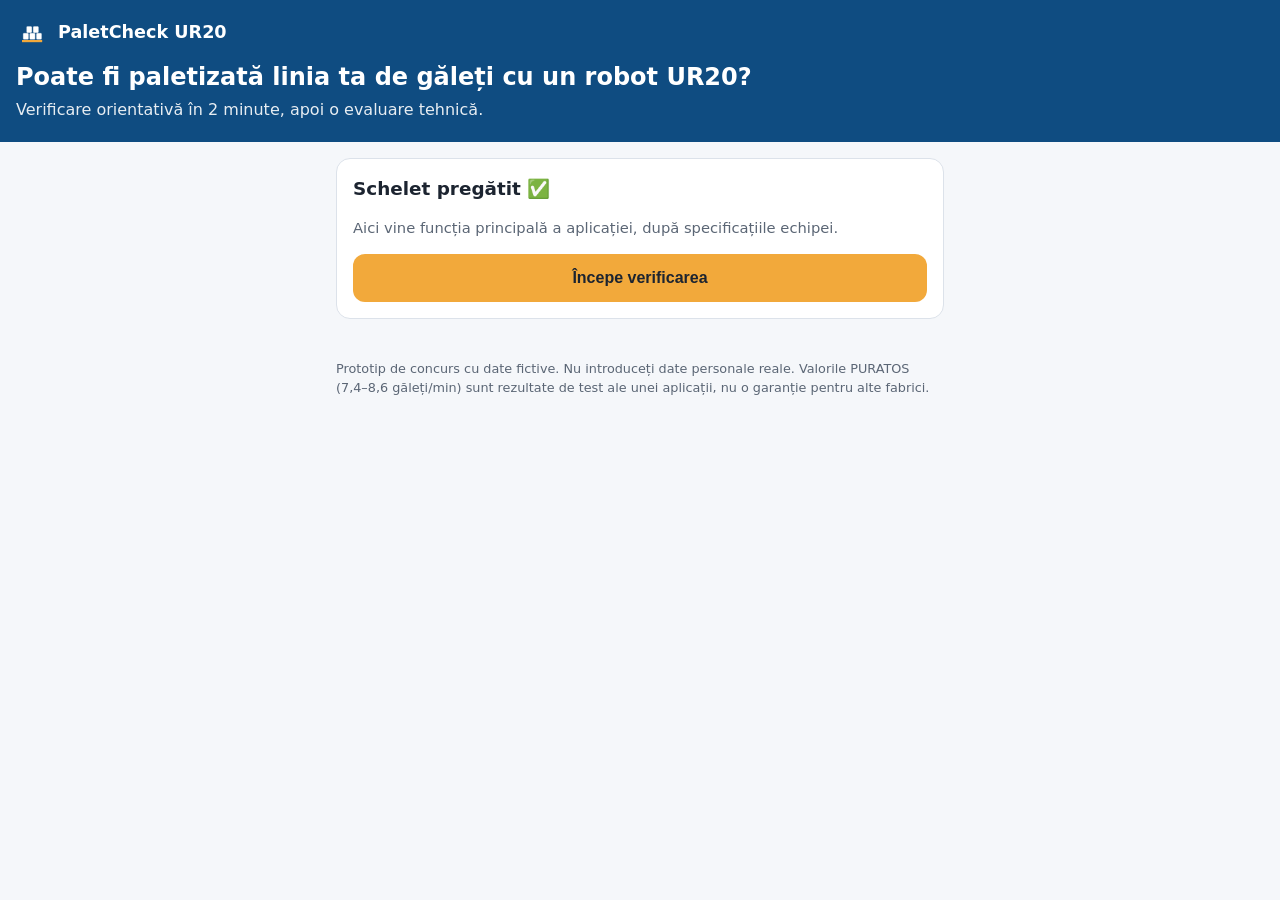
==== index.html @ f44d661c "Schelet PWA PaletCheck UR20 Co-Authored-By: Claude Opus 5.5 <noreply@anthropic.com>" ====
<!doctype html>
<html lang="ro">
<head>
  <meta charset="utf-8">
  <meta name="viewport" content="width=device-width, initial-scale=1, viewport-fit=cover">
  <title>PaletCheck UR20</title>
  <meta name="description" content="Verifică în 2 minute dacă linia ta de găleți poate fi paletizată cu o celulă UR20.">
  <meta name="theme-color" content="#0F4C81">
  <link rel="manifest" href="manifest.json">
  <link rel="icon" href="icons/icon-192.png">
  <link rel="apple-touch-icon" href="icons/icon-192.png">
  <meta name="apple-mobile-web-app-capable" content="yes">
  <meta name="apple-mobile-web-app-title" content="PaletCheck">
  <style>
    :root {
      --primary: #0F4C81;
      --accent: #F2A93B;
      --bg: #F5F7FA;
      --card: #FFFFFF;
      --text: #1C2430;
      --muted: #5B6675;
      --border: #DCE2EA;
      --ok: #1E8E3E;
      --warn: #B26A00;
      --bad: #C5221F;
      --radius: 14px;
    }
    * { box-sizing: border-box; }
    html, body { margin: 0; }
    body {
      font-family: system-ui, -apple-system, "Segoe UI", Roboto, sans-serif;
      background: var(--bg);
      color: var(--text);
      line-height: 1.5;
      -webkit-text-size-adjust: 100%;
    }
    header {
      background: var(--primary);
      color: #fff;
      padding: calc(16px + env(safe-area-inset-top)) 16px 20px;
    }
    header .brand { display: flex; align-items: center; gap: 10px; font-weight: 700; font-size: 1.1rem; }
    header .brand img { width: 32px; height: 32px; border-radius: 8px; }
    header h1 { font-size: 1.5rem; line-height: 1.25; margin: 14px 0 6px; }
    header p { margin: 0; opacity: .9; }
    main { max-width: 640px; margin: 0 auto; padding: 16px; }
    .card {
      background: var(--card);
      border: 1px solid var(--border);
      border-radius: var(--radius);
      padding: 16px;
      margin-bottom: 16px;
    }
    .card h2 { font-size: 1.15rem; margin: 0 0 8px; }
    .muted { color: var(--muted); font-size: .92rem; }
    .btn {
      display: block; width: 100%;
      min-height: 48px; padding: 12px 16px;
      border: 0; border-radius: 12px;
      font-size: 1rem; font-weight: 600;
      background: var(--accent); color: #1C2430;
      cursor: pointer;
    }
    .btn.secondary { background: transparent; color: var(--primary); border: 2px solid var(--primary); }
    .btn + .btn { margin-top: 10px; }
    footer { max-width: 640px; margin: 0 auto; padding: 8px 16px 32px; font-size: .8rem; color: var(--muted); }
    #install { display: none; }
  </style>
</head>
<body>
  <header>
    <div class="brand"><img src="icons/icon-192.png" alt=""> PaletCheck UR20</div>
    <h1>Poate fi paletizată linia ta de găleți cu un robot UR20?</h1>
    <p>Verificare orientativă în 2 minute, apoi o evaluare tehnică.</p>
  </header>

  <main>
    <section class="card">
      <h2>Schelet pregătit ✅</h2>
      <p class="muted">Aici vine funcția principală a aplicației, după specificațiile echipei.</p>
      <button class="btn" type="button">Începe verificarea</button>
      <button class="btn secondary" id="install" type="button">📲 Instalează pe telefon</button>
    </section>
  </main>

  <footer>
    Prototip de concurs cu date fictive. Nu introduceți date personale reale.
    Valorile PURATOS (7,4–8,6 găleți/min) sunt rezultate de test ale unei aplicații, nu o garanție pentru alte fabrici.
  </footer>

  <script>
    // PWA: înregistrare service worker (funcționare offline)
    if ("serviceWorker" in navigator) {
      navigator.serviceWorker.register("sw.js").catch(() => {});
    }
    // Buton „Instalează" (apare doar unde browserul permite, ex. Chrome Android)
    let installPrompt = null;
    const installBtn = document.getElementById("install");
    window.addEventListener("beforeinstallprompt", (e) => {
      e.preventDefault();
      installPrompt = e;
      installBtn.style.display = "block";
    });
    installBtn.addEventListener("click", async () => {
      if (!installPrompt) return;
      installPrompt.prompt();
      await installPrompt.userChoice;
      installPrompt = null;
      installBtn.style.display = "none";
    });
  </script>
</body>
</html>
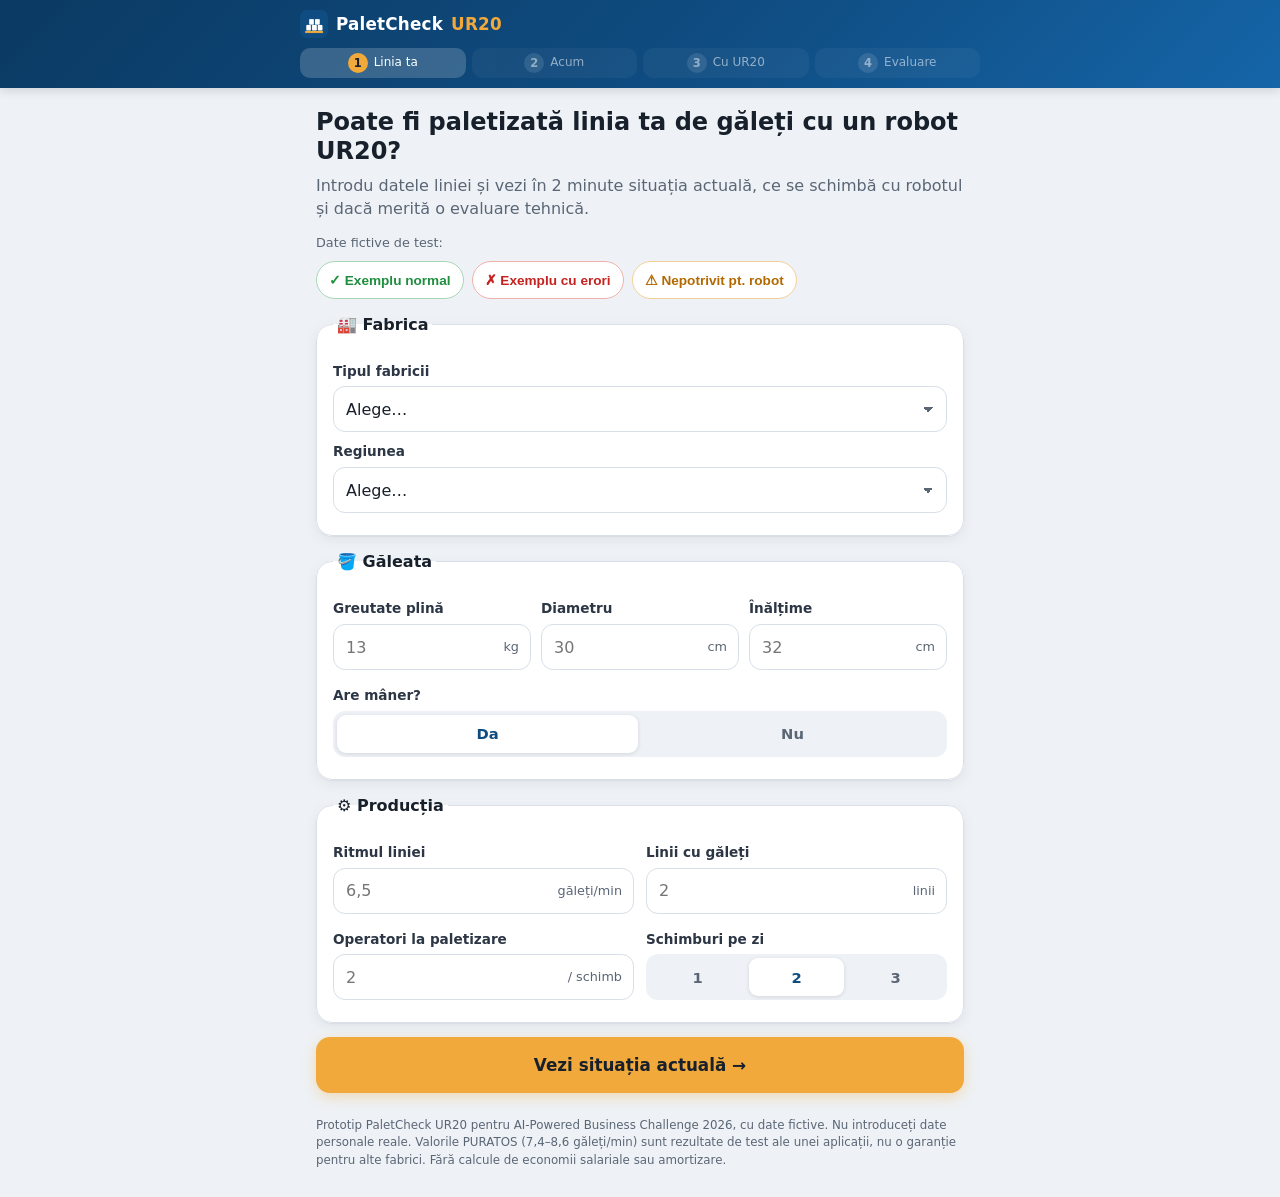
==== commit 34b55348: "Prototip complet: formular, validare, scenă 3D operator/UR20, verificări, cerere evaluare Co-Authore" ====
--- a/index.html
+++ b/index.html
@@ -4,110 +4,287 @@
   <meta charset="utf-8">
   <meta name="viewport" content="width=device-width, initial-scale=1, viewport-fit=cover">
   <title>PaletCheck UR20</title>
-  <meta name="description" content="Verifică în 2 minute dacă linia ta de găleți poate fi paletizată cu o celulă UR20.">
+  <meta name="description" content="Verifică în 2 minute dacă linia ta de găleți poate fi paletizată cu o celulă UR20 și cere o evaluare tehnică Tech-Con.">
   <meta name="theme-color" content="#0F4C81">
   <link rel="manifest" href="manifest.json">
   <link rel="icon" href="icons/icon-192.png">
   <link rel="apple-touch-icon" href="icons/icon-192.png">
+  <meta name="mobile-web-app-capable" content="yes">
   <meta name="apple-mobile-web-app-capable" content="yes">
   <meta name="apple-mobile-web-app-title" content="PaletCheck">
-  <style>
-    :root {
-      --primary: #0F4C81;
-      --accent: #F2A93B;
-      --bg: #F5F7FA;
-      --card: #FFFFFF;
-      --text: #1C2430;
-      --muted: #5B6675;
-      --border: #DCE2EA;
-      --ok: #1E8E3E;
-      --warn: #B26A00;
-      --bad: #C5221F;
-      --radius: 14px;
-    }
-    * { box-sizing: border-box; }
-    html, body { margin: 0; }
-    body {
-      font-family: system-ui, -apple-system, "Segoe UI", Roboto, sans-serif;
-      background: var(--bg);
-      color: var(--text);
-      line-height: 1.5;
-      -webkit-text-size-adjust: 100%;
-    }
-    header {
-      background: var(--primary);
-      color: #fff;
-      padding: calc(16px + env(safe-area-inset-top)) 16px 20px;
-    }
-    header .brand { display: flex; align-items: center; gap: 10px; font-weight: 700; font-size: 1.1rem; }
-    header .brand img { width: 32px; height: 32px; border-radius: 8px; }
-    header h1 { font-size: 1.5rem; line-height: 1.25; margin: 14px 0 6px; }
-    header p { margin: 0; opacity: .9; }
-    main { max-width: 640px; margin: 0 auto; padding: 16px; }
-    .card {
-      background: var(--card);
-      border: 1px solid var(--border);
-      border-radius: var(--radius);
-      padding: 16px;
-      margin-bottom: 16px;
-    }
-    .card h2 { font-size: 1.15rem; margin: 0 0 8px; }
-    .muted { color: var(--muted); font-size: .92rem; }
-    .btn {
-      display: block; width: 100%;
-      min-height: 48px; padding: 12px 16px;
-      border: 0; border-radius: 12px;
-      font-size: 1rem; font-weight: 600;
-      background: var(--accent); color: #1C2430;
-      cursor: pointer;
-    }
-    .btn.secondary { background: transparent; color: var(--primary); border: 2px solid var(--primary); }
-    .btn + .btn { margin-top: 10px; }
-    footer { max-width: 640px; margin: 0 auto; padding: 8px 16px 32px; font-size: .8rem; color: var(--muted); }
-    #install { display: none; }
-  </style>
+  <link rel="stylesheet" href="style.css">
 </head>
 <body>
-  <header>
-    <div class="brand"><img src="icons/icon-192.png" alt=""> PaletCheck UR20</div>
-    <h1>Poate fi paletizată linia ta de găleți cu un robot UR20?</h1>
-    <p>Verificare orientativă în 2 minute, apoi o evaluare tehnică.</p>
+  <header class="top">
+    <div class="top-row">
+      <div class="brand"><img src="icons/icon-192.png" alt=""> PaletCheck <span>UR20</span></div>
+      <button class="install" id="install" type="button">📲 Instalează</button>
+    </div>
+    <ol class="stepper" id="stepper">
+      <li data-step="1" class="active"><b>1</b><span>Linia ta</span></li>
+      <li data-step="2"><b>2</b><span>Acum</span></li>
+      <li data-step="3"><b>3</b><span>Cu UR20</span></li>
+      <li data-step="4"><b>4</b><span>Evaluare</span></li>
+    </ol>
   </header>
 
   <main>
-    <section class="card">
-      <h2>Schelet pregătit ✅</h2>
-      <p class="muted">Aici vine funcția principală a aplicației, după specificațiile echipei.</p>
-      <button class="btn" type="button">Începe verificarea</button>
-      <button class="btn secondary" id="install" type="button">📲 Instalează pe telefon</button>
+    <!-- PAS 1: DATE -->
+    <section class="step" id="step1">
+      <div class="hero">
+        <h1>Poate fi paletizată linia ta de găleți cu un robot UR20?</h1>
+        <p>Introdu datele liniei și vezi în 2 minute situația actuală, ce se schimbă cu robotul și dacă merită o evaluare tehnică.</p>
+      </div>
+
+      <div class="examples">
+        <span>Date fictive de test:</span>
+        <button type="button" class="chip ok" data-example="normal">✓ Exemplu normal</button>
+        <button type="button" class="chip err" data-example="errors">✗ Exemplu cu erori</button>
+        <button type="button" class="chip warn" data-example="unfit">⚠ Nepotrivit pt. robot</button>
+      </div>
+
+      <div class="banner error" id="formErrors" hidden role="alert"></div>
+
+      <form id="lineForm" novalidate>
+        <fieldset class="card">
+          <legend>🏭 Fabrica</legend>
+          <label class="field" data-f="factory">
+            <span>Tipul fabricii</span>
+            <select name="factory">
+              <option value="">Alege…</option>
+              <option value="panificatie">Ingrediente panificație și patiserie</option>
+              <option value="umpluturi">Gemuri, umpluturi și creme</option>
+              <option value="sosuri">Sosuri și maioneză (HoReCa)</option>
+              <option value="lactate">Lactate</option>
+              <option value="miere">Miere</option>
+              <option value="alt-aliment">Alt produs alimentar</option>
+              <option value="nealimentar">Nealimentar (vopsele, chimice)</option>
+            </select>
+            <small class="err-msg"></small>
+          </label>
+          <label class="field" data-f="region">
+            <span>Regiunea</span>
+            <select name="region">
+              <option value="">Alege…</option>
+              <option>București-Ilfov</option>
+              <option>Sud-Muntenia</option>
+              <option>Sud-Est</option>
+              <option>Sud-Vest Oltenia</option>
+              <option>Nord-Est</option>
+              <option>Centru</option>
+              <option>Nord-Vest</option>
+              <option>Vest</option>
+            </select>
+            <small class="err-msg"></small>
+          </label>
+        </fieldset>
+
+        <fieldset class="card">
+          <legend>🪣 Găleata</legend>
+          <div class="grid3">
+            <label class="field" data-f="kg">
+              <span>Greutate plină</span>
+              <div class="unit"><input name="kg" type="text" inputmode="decimal" autocomplete="off" placeholder="13"><i>kg</i></div>
+              <small class="err-msg"></small>
+            </label>
+            <label class="field" data-f="diameter">
+              <span>Diametru</span>
+              <div class="unit"><input name="diameter" type="text" inputmode="decimal" autocomplete="off" placeholder="30"><i>cm</i></div>
+              <small class="err-msg"></small>
+            </label>
+            <label class="field" data-f="height">
+              <span>Înălțime</span>
+              <div class="unit"><input name="height" type="text" inputmode="decimal" autocomplete="off" placeholder="32"><i>cm</i></div>
+              <small class="err-msg"></small>
+            </label>
+          </div>
+          <div class="field" data-f="handle">
+            <span>Are mâner?</span>
+            <div class="seg">
+              <label><input type="radio" name="handle" value="da" checked><b>Da</b></label>
+              <label><input type="radio" name="handle" value="nu"><b>Nu</b></label>
+            </div>
+            <small class="err-msg"></small>
+          </div>
+        </fieldset>
+
+        <fieldset class="card">
+          <legend>⚙️ Producția</legend>
+          <div class="grid2">
+            <label class="field" data-f="ppm">
+              <span>Ritmul liniei</span>
+              <div class="unit"><input name="ppm" type="text" inputmode="decimal" autocomplete="off" placeholder="6,5"><i>găleți/min</i></div>
+              <small class="err-msg"></small>
+            </label>
+            <label class="field" data-f="lines">
+              <span>Linii cu găleți</span>
+              <div class="unit"><input name="lines" type="text" inputmode="numeric" autocomplete="off" placeholder="2"><i>linii</i></div>
+              <small class="err-msg"></small>
+            </label>
+            <label class="field" data-f="operators">
+              <span>Operatori la paletizare</span>
+              <div class="unit"><input name="operators" type="text" inputmode="numeric" autocomplete="off" placeholder="2"><i>/ schimb</i></div>
+              <small class="err-msg"></small>
+            </label>
+            <div class="field" data-f="shifts">
+              <span>Schimburi pe zi</span>
+              <div class="seg">
+                <label><input type="radio" name="shifts" value="1"><b>1</b></label>
+                <label><input type="radio" name="shifts" value="2" checked><b>2</b></label>
+                <label><input type="radio" name="shifts" value="3"><b>3</b></label>
+              </div>
+              <small class="err-msg"></small>
+            </div>
+          </div>
+        </fieldset>
+
+        <button class="btn primary big" type="submit">Vezi situația actuală →</button>
+      </form>
+    </section>
+
+    <!-- SCENA 3D (comună pașilor 2 și 3) -->
+    <section class="step" id="stageWrap" hidden>
+      <div class="stage card flush">
+        <div class="stage-3d" id="stage3d"></div>
+        <div class="stage-badge" id="stageBadge">👷 Paletizare manuală</div>
+        <div class="stage-speed" id="stageSpeed">simulare ×3</div>
+        <div class="stage-live" id="stageLive"></div>
+        <div class="stage-toast" id="stageToast"></div>
+        <div class="stage-hint">↻ rotește cu degetul</div>
+      </div>
+    </section>
+
+    <!-- PAS 2: SITUAȚIA ACTUALĂ -->
+    <section class="step" id="step2" hidden>
+      <h2 class="section-title">Situația actuală pe linia ta</h2>
+      <div class="stats" id="statsBefore"></div>
+      <p class="note">Calcule din datele introduse. <span class="tag hyp">Ipoteză</span> un schimb = 8 ore de producție.</p>
+      <button class="btn robot big" id="toRobot" type="button">🤖 Înlocuiește cu robotul UR20</button>
+      <button class="btn ghost" data-back="1" type="button">← Modifică datele</button>
+    </section>
+
+    <!-- PAS 3: CU ROBOT -->
+    <section class="step" id="step3" hidden>
+      <div class="banner error big-banner" id="failBanner" hidden role="alert"></div>
+      <div id="robotOk" hidden>
+        <div class="banner" id="verdictBanner"></div>
+        <h2 class="section-title">Ce se schimbă</h2>
+        <div class="stats" id="statsAfter"></div>
+      </div>
+      <h2 class="section-title">Verificări</h2>
+      <div class="checks" id="checks"></div>
+      <div class="banner info">
+        <b>⚠ Un robot mai rapid nu crește automat debitul liniei.</b>
+        <span id="bottleneckText"></span>
+      </div>
+      <details class="card facts">
+        <summary>Fapte PURATOS vs. ipoteze</summary>
+        <div class="facts-grid">
+          <div>
+            <h4><span class="tag fact">Fapt</span> PURATOS (Tech-Con)</h4>
+            <ul>
+              <li>2 celule UR20, găleți de 5 kg și 13 kg</li>
+              <li>Țintă 6 găleți/min; teste: 7,4 (13 kg) și 8,6 (5 kg)</li>
+              <li>Gripper dedicat + cameră 2D pentru orientarea mânerului</li>
+              <li>3 scanere de siguranță pe celulă, 2 poziții de paletizare</li>
+              <li>Schimbarea paleților și separatoarele rămân manuale</li>
+              <li>Livrare în aproximativ 4 luni</li>
+            </ul>
+          </div>
+          <div>
+            <h4><span class="tag hyp">Ipoteză</span> în acest calculator</h4>
+            <ul>
+              <li>Gripper estimat la 3,5 kg; sarcina UR20 până la 20 kg</li>
+              <li>Ritm de referință interpolat între 5 și 13 kg</li>
+              <li>O celulă pe linie; schimb de 8 ore</li>
+              <li>Rezultatele de test nu sunt o garanție pentru altă fabrică</li>
+            </ul>
+          </div>
+        </div>
+      </details>
+      <button class="btn primary big" id="toRequest" type="button">Solicită evaluare tehnică →</button>
+      <button class="btn ghost" data-back="1" type="button">← Modifică datele</button>
+    </section>
+
+    <!-- PAS 4: CERERE -->
+    <section class="step" id="step4" hidden>
+      <div class="score card" id="scoreCard"></div>
+
+      <div id="requestFormWrap">
+        <div class="banner error" id="reqErrors" hidden role="alert"></div>
+        <form id="reqForm" class="card" novalidate>
+          <h3>Cerere de evaluare tehnică</h3>
+          <p class="note">⚠ Prototip de concurs: folosiți <b>date fictive</b>, nu date personale reale.</p>
+          <label class="field" data-f="company">
+            <span>Companie</span>
+            <input name="company" type="text" placeholder="ex. Fabrica Demo SRL" autocomplete="off">
+            <small class="err-msg"></small>
+          </label>
+          <label class="field" data-f="role">
+            <span>Rolul tău</span>
+            <select name="role">
+              <option value="">Alege…</option>
+              <option value="dir-productie">Director de producție</option>
+              <option value="dir-fabrica">Director de fabrică</option>
+              <option value="investitii">Responsabil investiții / financiar</option>
+              <option value="mentenanta">Șef mentenanță / inginer proces</option>
+              <option value="hse">Responsabil SSM / HSE</option>
+              <option value="altul">Altul</option>
+            </select>
+            <small class="err-msg"></small>
+          </label>
+          <label class="field" data-f="email">
+            <span>E-mail (fictiv)</span>
+            <input name="email" type="email" inputmode="email" placeholder="demo@fabrica-demo.ro" autocomplete="off">
+            <small class="err-msg"></small>
+          </label>
+          <div class="field" data-f="demoType">
+            <span>Tipul demonstrației</span>
+            <div class="seg wrap">
+              <label><input type="radio" name="demoType" value="birou" checked><b id="officeLabel">La birou</b></label>
+              <label><input type="radio" name="demoType" value="online"><b>Online</b></label>
+              <label><input type="radio" name="demoType" value="fabrica"><b>În fabrică</b></label>
+            </div>
+            <small class="err-msg"></small>
+          </div>
+          <div class="grid2">
+            <label class="field" data-f="date">
+              <span>Data preferată</span>
+              <input name="date" type="date">
+              <small class="err-msg"></small>
+            </label>
+            <label class="field" data-f="slot">
+              <span>Interval</span>
+              <select name="slot">
+                <option value="">Alege…</option>
+                <option>09:00–11:00</option>
+                <option>11:00–13:00</option>
+                <option>13:00–15:00</option>
+                <option>15:00–17:00</option>
+              </select>
+              <small class="err-msg"></small>
+            </label>
+          </div>
+          <label class="check field" data-f="consent">
+            <input type="checkbox" name="consent">
+            <span>Confirm că am folosit date fictive (concurs).</span>
+            <small class="err-msg"></small>
+          </label>
+          <button class="btn primary big" type="submit">Trimite cererea și programează demo</button>
+        </form>
+      </div>
+
+      <div id="confirmation" hidden></div>
+      <button class="btn ghost" data-back="3" type="button" id="backTo3">← Înapoi la rezultat</button>
     </section>
   </main>
 
   <footer>
-    Prototip de concurs cu date fictive. Nu introduceți date personale reale.
+    Prototip PaletCheck UR20 pentru AI-Powered Business Challenge 2026, cu date fictive. Nu introduceți date personale reale.
     Valorile PURATOS (7,4–8,6 găleți/min) sunt rezultate de test ale unei aplicații, nu o garanție pentru alte fabrici.
+    Fără calcule de economii salariale sau amortizare.
   </footer>
 
-  <script>
-    // PWA: înregistrare service worker (funcționare offline)
-    if ("serviceWorker" in navigator) {
-      navigator.serviceWorker.register("sw.js").catch(() => {});
-    }
-    // Buton „Instalează" (apare doar unde browserul permite, ex. Chrome Android)
-    let installPrompt = null;
-    const installBtn = document.getElementById("install");
-    window.addEventListener("beforeinstallprompt", (e) => {
-      e.preventDefault();
-      installPrompt = e;
-      installBtn.style.display = "block";
-    });
-    installBtn.addEventListener("click", async () => {
-      if (!installPrompt) return;
-      installPrompt.prompt();
-      await installPrompt.userChoice;
-      installPrompt = null;
-      installBtn.style.display = "none";
-    });
-  </script>
+  <script type="module" src="app.js"></script>
 </body>
 </html>
--- a/style.css
+++ b/style.css
@@ -0,0 +1,260 @@
+:root {
+  --primary: #0F4C81;
+  --primary-2: #1565a8;
+  --accent: #F2A93B;
+  --bg: #EEF2F6;
+  --card: #FFFFFF;
+  --text: #17202B;
+  --muted: #5B6675;
+  --border: #D8DFE8;
+  --ok: #1E8E3E;
+  --ok-bg: #E6F4EA;
+  --warn: #B26A00;
+  --warn-bg: #FEF3E0;
+  --bad: #C5221F;
+  --bad-bg: #FCE8E6;
+  --info-bg: #E8F0FB;
+  --radius: 16px;
+  --shadow: 0 1px 2px rgba(16, 24, 40, .06), 0 4px 14px rgba(16, 24, 40, .06);
+}
+* { box-sizing: border-box; }
+html, body { margin: 0; }
+body {
+  font-family: system-ui, -apple-system, "Segoe UI", Roboto, sans-serif;
+  background: var(--bg);
+  color: var(--text);
+  line-height: 1.45;
+  -webkit-text-size-adjust: 100%;
+  -webkit-tap-highlight-color: transparent;
+}
+[hidden] { display: none !important; }
+
+/* Antet */
+.top {
+  position: sticky; top: 0; z-index: 20;
+  background: linear-gradient(135deg, #0B3A63, var(--primary) 55%, var(--primary-2));
+  color: #fff;
+  padding: calc(10px + env(safe-area-inset-top)) 16px 10px;
+  box-shadow: 0 2px 10px rgba(0,0,0,.15);
+}
+.top-row { display: flex; align-items: center; justify-content: space-between; max-width: 680px; margin: 0 auto; }
+.brand { display: flex; align-items: center; gap: 8px; font-weight: 800; font-size: 1.05rem; letter-spacing: .2px; }
+.brand img { width: 28px; height: 28px; border-radius: 7px; }
+.brand span { color: var(--accent); }
+.install {
+  display: none; border: 1px solid rgba(255,255,255,.5); background: rgba(255,255,255,.12);
+  color: #fff; border-radius: 999px; padding: 6px 12px; font-size: .85rem; font-weight: 600;
+}
+.stepper { list-style: none; display: flex; gap: 6px; margin: 10px auto 0; padding: 0; max-width: 680px; }
+.stepper li {
+  flex: 1; display: flex; align-items: center; gap: 6px; justify-content: center;
+  font-size: .75rem; opacity: .55; padding: 5px 4px; border-radius: 10px; background: rgba(255,255,255,.08);
+  transition: all .25s;
+}
+.stepper li b {
+  width: 20px; height: 20px; border-radius: 50%; display: grid; place-items: center;
+  background: rgba(255,255,255,.2); font-size: .72rem;
+}
+.stepper li.active { opacity: 1; background: rgba(255,255,255,.18); }
+.stepper li.active b { background: var(--accent); color: #17202B; }
+.stepper li.done { opacity: .9; }
+.stepper li.done b { background: #fff; color: var(--primary); }
+
+main { max-width: 680px; margin: 0 auto; padding: 16px; }
+.step { animation: fadeUp .35s ease both; }
+@keyframes fadeUp { from { opacity: 0; transform: translateY(10px); } to { opacity: 1; transform: none; } }
+
+.hero h1 { font-size: 1.5rem; line-height: 1.2; margin: 4px 0 8px; }
+.hero p { margin: 0 0 14px; color: var(--muted); }
+
+.examples { display: flex; flex-wrap: wrap; gap: 8px; align-items: center; margin-bottom: 14px; }
+.examples > span { font-size: .8rem; color: var(--muted); width: 100%; }
+.chip {
+  border: 1.5px solid var(--border); background: var(--card); border-radius: 999px;
+  padding: 8px 12px; font-size: .85rem; font-weight: 600; cursor: pointer; min-height: 38px;
+}
+.chip.ok { border-color: #a8d5b5; color: var(--ok); }
+.chip.err { border-color: #f1b0ab; color: var(--bad); }
+.chip.warn { border-color: #f3cf96; color: var(--warn); }
+
+.card {
+  background: var(--card); border: 1px solid var(--border); border-radius: var(--radius);
+  padding: 16px; margin: 0 0 14px; box-shadow: var(--shadow);
+}
+.card.flush { padding: 0; overflow: hidden; }
+fieldset.card { min-width: 0; }
+legend { font-weight: 700; padding: 0 4px; font-size: 1rem; }
+
+.field { display: block; margin: 10px 0 6px; }
+.field > span { display: block; font-size: .85rem; font-weight: 600; margin-bottom: 5px; color: #2c3644; }
+input[type=text], input[type=email], input[type=number], input[type=date], select {
+  width: 100%; min-height: 46px; padding: 10px 12px; font-size: 16px; /* 16px = fără zoom pe iPhone */
+  border: 1.5px solid var(--border); border-radius: 12px; background: #fff; color: var(--text);
+  font-family: inherit; appearance: none; -webkit-appearance: none;
+}
+select {
+  background-image: linear-gradient(45deg, transparent 50%, #5B6675 50%), linear-gradient(135deg, #5B6675 50%, transparent 50%);
+  background-position: calc(100% - 18px) 20px, calc(100% - 13px) 20px; background-size: 5px 5px; background-repeat: no-repeat;
+  padding-right: 32px;
+}
+input:focus, select:focus { outline: none; border-color: var(--primary-2); box-shadow: 0 0 0 3px rgba(21,101,168,.15); }
+.unit { position: relative; }
+.unit input { padding-right: 86px; }
+.unit i {
+  position: absolute; right: 12px; top: 50%; transform: translateY(-50%);
+  font-style: normal; font-size: .8rem; color: var(--muted); pointer-events: none;
+}
+.grid2 { display: grid; grid-template-columns: 1fr 1fr; gap: 0 12px; }
+.grid3 { display: grid; grid-template-columns: 1fr 1fr 1fr; gap: 0 10px; }
+.grid3 .unit input { padding-right: 34px; }
+@media (max-width: 380px) { .grid2 { grid-template-columns: 1fr; } }
+
+.seg { display: flex; background: #EEF2F6; border-radius: 12px; padding: 4px; gap: 4px; }
+.seg label { flex: 1; }
+.seg input { position: absolute; opacity: 0; pointer-events: none; }
+.seg b {
+  display: grid; place-items: center; min-height: 38px; border-radius: 9px; font-size: .92rem;
+  cursor: pointer; color: var(--muted); transition: all .15s; text-align: center; padding: 0 6px;
+}
+.seg input:checked + b { background: #fff; color: var(--primary); box-shadow: 0 1px 4px rgba(0,0,0,.12); }
+.seg.wrap b { font-size: .82rem; }
+
+.err-msg { display: none; color: var(--bad); font-size: .8rem; margin-top: 4px; font-weight: 600; }
+.field.invalid input, .field.invalid select { border-color: var(--bad); background: var(--bad-bg); }
+.field.invalid .seg { box-shadow: 0 0 0 2px var(--bad); }
+.field.invalid .err-msg { display: block; }
+.field.invalid > span { color: var(--bad); }
+.check { display: flex; flex-wrap: wrap; gap: 10px; align-items: center; }
+.check input { width: 22px; height: 22px; accent-color: var(--primary); }
+.check > span { margin: 0; flex: 1; font-weight: 500; }
+.check .err-msg { width: 100%; }
+
+.btn {
+  display: block; width: 100%; min-height: 50px; padding: 13px 16px; margin: 10px 0 0;
+  border: 0; border-radius: 14px; font-size: 1rem; font-weight: 700; cursor: pointer;
+  font-family: inherit; transition: transform .1s, filter .15s;
+}
+.btn:active { transform: scale(.98); }
+.btn.big { min-height: 56px; font-size: 1.05rem; }
+.btn.primary { background: var(--accent); color: #17202B; box-shadow: 0 4px 14px rgba(242,169,59,.35); }
+.btn.robot {
+  background: linear-gradient(135deg, #0B3A63, var(--primary-2)); color: #fff;
+  box-shadow: 0 6px 20px rgba(15,76,129,.35); position: relative; overflow: hidden;
+}
+.btn.robot::after {
+  content: ""; position: absolute; inset: 0;
+  background: linear-gradient(110deg, transparent 30%, rgba(255,255,255,.28) 50%, transparent 70%);
+  transform: translateX(-100%); animation: shine 2.6s infinite;
+}
+@keyframes shine { 60%, 100% { transform: translateX(100%); } }
+.btn.ghost { background: transparent; color: var(--primary); font-weight: 600; }
+.btn.secondary { background: #fff; color: var(--primary); border: 2px solid var(--primary); }
+
+/* Bannere */
+.banner { border-radius: 14px; padding: 12px 14px; margin: 0 0 14px; font-size: .92rem; }
+.banner b { display: block; margin-bottom: 3px; }
+.banner.error { background: var(--bad-bg); color: #7a1512; border: 1.5px solid #f1b0ab; }
+.banner.ok { background: var(--ok-bg); color: #0d5224; border: 1.5px solid #a8d5b5; }
+.banner.warn { background: var(--warn-bg); color: #6b4000; border: 1.5px solid #f3cf96; }
+.banner.info { background: var(--info-bg); color: #0d3557; border: 1.5px solid #bcd3ef; }
+.banner ul { margin: 6px 0 0; padding-left: 18px; }
+.big-banner { padding: 16px; }
+.big-banner h3 { margin: 0 0 6px; font-size: 1.15rem; }
+.shake { animation: shake .45s; }
+@keyframes shake { 20%, 60% { transform: translateX(-6px); } 40%, 80% { transform: translateX(6px); } }
+
+/* Scena 3D */
+.stage { position: relative; }
+.stage-3d { width: 100%; height: min(58vh, 420px); touch-action: none; }
+.stage-3d canvas { display: block; width: 100% !important; height: 100% !important; }
+.stage-badge {
+  position: absolute; top: 10px; left: 10px; background: rgba(23,32,43,.82); color: #fff;
+  padding: 6px 11px; border-radius: 999px; font-size: .8rem; font-weight: 700;
+}
+.stage-badge.robot { background: rgba(15,76,129,.9); }
+.stage-speed { position: absolute; top: 10px; right: 10px; background: rgba(255,255,255,.85); padding: 4px 9px; border-radius: 999px; font-size: .72rem; color: var(--muted); }
+.stage-hint { position: absolute; top: 40px; right: 10px; font-size: .7rem; color: var(--muted); background: rgba(255,255,255,.75); padding: 3px 8px; border-radius: 999px; }
+.stage-live {
+  position: absolute; bottom: 8px; left: 10px; background: rgba(255,255,255,.92); border-radius: 12px;
+  padding: 6px 10px; font-size: .78rem; box-shadow: var(--shadow);
+}
+.stage-live b { font-size: 1rem; }
+.stage-live .bad { color: var(--bad); }
+.stage-live .good { color: var(--ok); }
+.stage-toast {
+  position: absolute; top: 46px; left: 50%; transform: translate(-50%, -8px); opacity: 0;
+  background: #17202B; color: #fff; padding: 6px 12px; border-radius: 10px; font-size: .78rem;
+  transition: all .3s; white-space: nowrap; pointer-events: none;
+}
+.stage-toast.show { opacity: .92; transform: translate(-50%, 0); }
+
+/* Statistici */
+.section-title { font-size: 1.1rem; margin: 6px 0 10px; }
+.stats { display: grid; grid-template-columns: 1fr 1fr; gap: 10px; margin-bottom: 10px; }
+.stat {
+  background: var(--card); border-radius: 14px; padding: 12px; border: 1px solid var(--border);
+  border-left: 5px solid var(--muted); box-shadow: var(--shadow); animation: pop .4s ease both;
+}
+.stat:nth-child(2) { animation-delay: .07s; } .stat:nth-child(3) { animation-delay: .14s; } .stat:nth-child(4) { animation-delay: .21s; }
+@keyframes pop { from { opacity: 0; transform: scale(.94); } to { opacity: 1; transform: none; } }
+.stat .v { font-size: 1.45rem; font-weight: 800; line-height: 1.1; }
+.stat .v small { font-size: .8rem; font-weight: 700; }
+.stat .l { font-size: .78rem; color: var(--muted); margin-top: 4px; }
+.stat .was { font-size: .74rem; color: var(--muted); text-decoration: line-through; }
+.stat.bad { border-left-color: var(--bad); } .stat.bad .v { color: var(--bad); }
+.stat.warn { border-left-color: var(--warn); } .stat.warn .v { color: var(--warn); }
+.stat.ok { border-left-color: var(--ok); } .stat.ok .v { color: var(--ok); }
+.stat.info { border-left-color: var(--primary-2); } .stat.info .v { color: var(--primary); }
+.stat.wide { grid-column: 1 / -1; }
+
+.note { font-size: .8rem; color: var(--muted); margin: 4px 0 8px; }
+.tag { display: inline-block; font-size: .68rem; font-weight: 800; text-transform: uppercase; letter-spacing: .4px; padding: 2px 7px; border-radius: 6px; vertical-align: middle; }
+.tag.fact { background: var(--ok-bg); color: var(--ok); }
+.tag.hyp { background: var(--warn-bg); color: var(--warn); }
+
+/* Verificări */
+.checks { display: grid; gap: 10px; margin-bottom: 14px; }
+.check-row { background: var(--card); border: 1px solid var(--border); border-radius: 14px; padding: 12px; box-shadow: var(--shadow); }
+.check-head { display: flex; align-items: center; gap: 8px; justify-content: space-between; }
+.check-head h4 { margin: 0; font-size: .95rem; }
+.pill { font-size: .72rem; font-weight: 800; padding: 3px 9px; border-radius: 999px; white-space: nowrap; }
+.pill.ok { background: var(--ok-bg); color: var(--ok); }
+.pill.warn { background: var(--warn-bg); color: var(--warn); }
+.pill.bad { background: var(--bad-bg); color: var(--bad); }
+.check-row p { margin: 6px 0 0; font-size: .85rem; color: #3a4552; }
+.bar { position: relative; height: 10px; background: #EEF2F6; border-radius: 99px; margin-top: 10px; overflow: visible; }
+.bar > i { position: absolute; left: 0; top: 0; bottom: 0; border-radius: 99px; transition: width .8s ease; }
+.bar > em { position: absolute; top: -4px; bottom: -4px; width: 2px; background: #17202B; }
+.bar-legend { display: flex; justify-content: space-between; font-size: .7rem; color: var(--muted); margin-top: 4px; }
+
+.facts summary { font-weight: 700; cursor: pointer; }
+.facts-grid { display: grid; gap: 12px; margin-top: 10px; }
+.facts h4 { margin: 0 0 4px; font-size: .88rem; }
+.facts ul { margin: 0; padding-left: 18px; font-size: .84rem; color: #3a4552; }
+
+/* Scor */
+.score { display: flex; gap: 14px; align-items: center; }
+.score .gauge {
+  --p: 0; --c: var(--muted);
+  width: 86px; height: 86px; flex: none; border-radius: 50%;
+  background: conic-gradient(var(--c) calc(var(--p) * 1%), #EEF2F6 0);
+  display: grid; place-items: center;
+}
+.score .gauge span { width: 66px; height: 66px; border-radius: 50%; background: #fff; display: grid; place-items: center; font-weight: 800; font-size: 1.3rem; }
+.score h3 { margin: 0 0 2px; font-size: 1.1rem; }
+.score p { margin: 0; font-size: .82rem; color: var(--muted); }
+.score ul { margin: 6px 0 0; padding-left: 16px; font-size: .8rem; color: #3a4552; }
+
+.confirm h3 { margin: 0 0 6px; }
+.summary-box {
+  white-space: pre-wrap; background: #F6F8FA; border: 1px dashed var(--border); border-radius: 12px;
+  padding: 12px; font-size: .8rem; font-family: ui-monospace, SFMono-Regular, Menlo, monospace; margin: 10px 0;
+}
+.timeline { list-style: none; padding: 0; margin: 10px 0 0; }
+.timeline li { position: relative; padding: 0 0 12px 26px; font-size: .88rem; }
+.timeline li::before { content: ""; position: absolute; left: 6px; top: 4px; width: 10px; height: 10px; border-radius: 50%; background: var(--accent); }
+.timeline li::after { content: ""; position: absolute; left: 10px; top: 16px; bottom: 0; width: 2px; background: var(--border); }
+.timeline li:last-child::after { display: none; }
+
+footer { max-width: 680px; margin: 0 auto; padding: 8px 16px calc(28px + env(safe-area-inset-bottom)); font-size: .74rem; color: var(--muted); }
+.banner, .card, .confirm { scroll-margin-top: 110px; }
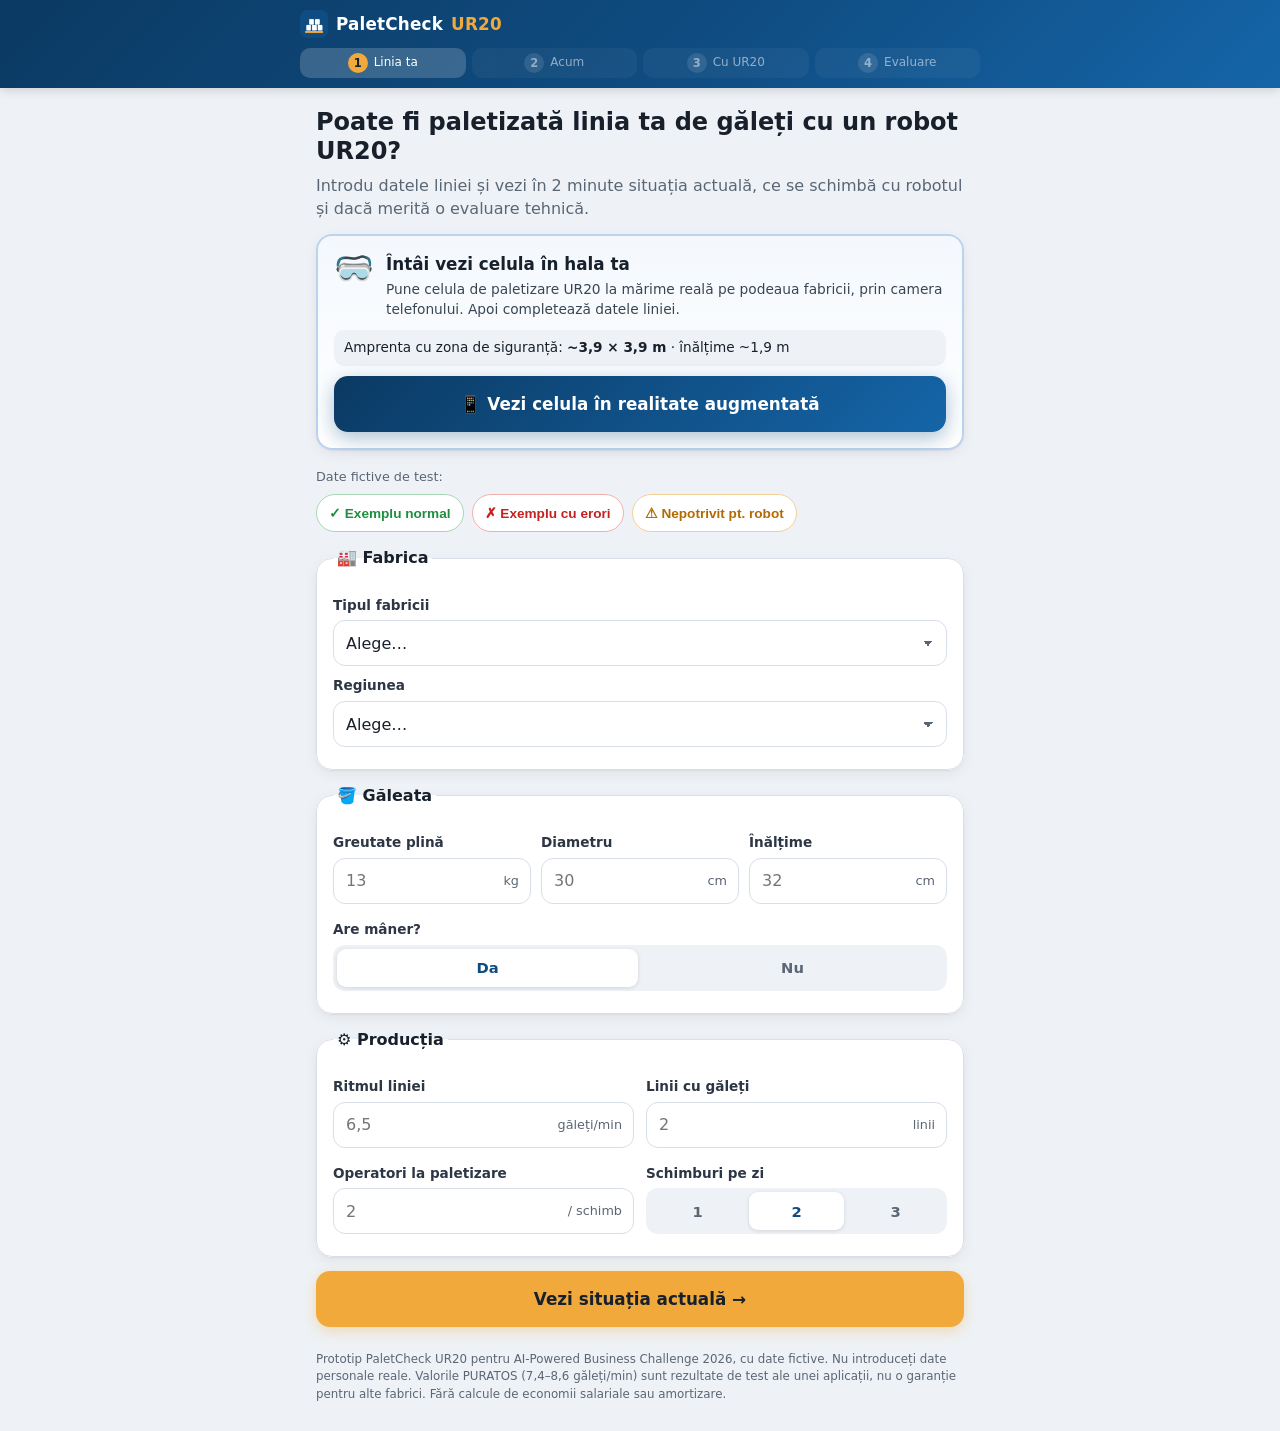
==== commit cd7e42c0: "Buton AR pe prima pagină, înainte de formular Co-Authored-By: Claude Opus 5.5 <noreply@anthropic.com" ====
--- a/index.html
+++ b/index.html
@@ -36,6 +36,18 @@
         <p>Introdu datele liniei și vezi în 2 minute situația actuală, ce se schimbă cu robotul și dacă merită o evaluare tehnică.</p>
       </div>
 
+      <div class="card ar-card ar-intro">
+        <div class="ar-head">
+          <span class="ar-icon">🥽</span>
+          <div>
+            <h3>Întâi vezi celula în hala ta</h3>
+            <p>Pune celula de paletizare UR20 la mărime reală pe podeaua fabricii, prin camera telefonului. Apoi completează datele liniei.</p>
+          </div>
+        </div>
+        <div class="ar-dims ar-dims-text">Amprenta cu zona de siguranță: <b>~3,9 × 3,9 m</b> · înălțime ~1,9 m</div>
+        <button class="btn robot big" data-open-ar type="button">📱 Vezi celula în realitate augmentată</button>
+      </div>
+
       <div class="examples">
         <span>Date fictive de test:</span>
         <button type="button" class="chip ok" data-example="normal">✓ Exemplu normal</button>
@@ -170,6 +182,18 @@
         <div class="banner" id="verdictBanner"></div>
         <h2 class="section-title">Ce se schimbă</h2>
         <div class="stats" id="statsAfter"></div>
+        <div class="card ar-card">
+          <div class="ar-head">
+            <span class="ar-icon">🥽</span>
+            <div>
+              <h3>Vezi celula la mărime reală în hala ta</h3>
+              <p>Pune celula UR20 pe podeaua fabricii prin camera telefonului și verifică dacă încape lângă linia ta.</p>
+            </div>
+          </div>
+          <div class="ar-dims ar-dims-text">Amprenta cu zona de siguranță: <b>~3,9 × 3,9 m</b> · înălțime ~1,9 m</div>
+          <button class="btn robot big" data-open-ar type="button">📱 Deschide în realitate augmentată</button>
+          <p class="note"><span class="tag hyp">Machetă</span> orientativă la scară reală (UR20: rază 1.750 mm, bază Ø245 mm, sarcină 20 kg). Amplasarea reală se stabilește la evaluarea Tech-Con.</p>
+        </div>
       </div>
       <h2 class="section-title">Verificări</h2>
       <div class="checks" id="checks"></div>
@@ -285,6 +309,22 @@
     Fără calcule de economii salariale sau amortizare.
   </footer>
 
+  <!-- Realitate augmentată -->
+  <div class="ar-modal" id="arModal" hidden>
+    <div class="ar-bar">
+      <b>Celula UR20 · mărime reală</b>
+      <button type="button" class="ar-close" id="closeAR" aria-label="Închide">✕</button>
+    </div>
+    <div class="ar-stage" id="arStage"><div class="ar-loading">Se încarcă macheta 3D…</div></div>
+    <div class="ar-help" id="arHelp">
+      <ol>
+        <li>Apasă <b>„Pune celula în hala ta"</b>.</li>
+        <li>Îndreaptă camera spre podea și mișcă telefonul încet, până apare suprafața.</li>
+        <li>Celula apare la scară 1:1. Plimbă-te în jurul ei și verifică spațiul, accesul și culoarele.</li>
+      </ol>
+    </div>
+  </div>
+
   <script type="module" src="app.js"></script>
 </body>
 </html>
--- a/style.css
+++ b/style.css
@@ -258,3 +258,29 @@
 
 footer { max-width: 680px; margin: 0 auto; padding: 8px 16px calc(28px + env(safe-area-inset-bottom)); font-size: .74rem; color: var(--muted); }
 .banner, .card, .confirm { scroll-margin-top: 110px; }
+
+/* Realitate augmentată */
+.ar-card { border: 2px solid #bcd3ef; background: linear-gradient(180deg, #F4F8FD, #fff); }
+.ar-head { display: flex; gap: 12px; align-items: flex-start; }
+.ar-icon { font-size: 2rem; line-height: 1; }
+.ar-head h3 { margin: 0 0 4px; font-size: 1.05rem; }
+.ar-head p { margin: 0; font-size: .86rem; color: #3a4552; }
+.ar-dims { margin-top: 10px; font-size: .85rem; background: #EEF2F6; border-radius: 10px; padding: 8px 10px; }
+.ar-modal { position: fixed; inset: 0; z-index: 100; background: #0B1726; display: flex; flex-direction: column; color: #fff; }
+.ar-bar { display: flex; align-items: center; justify-content: space-between; padding: calc(10px + env(safe-area-inset-top)) 16px 10px; }
+.ar-close { background: rgba(255,255,255,.15); color: #fff; border: 0; width: 40px; height: 40px; border-radius: 50%; font-size: 1.1rem; cursor: pointer; }
+.ar-stage { flex: 1; position: relative; min-height: 0; }
+.ar-stage model-viewer { width: 100%; height: 100%; background: radial-gradient(circle at 50% 40%, #2a3f57, #0B1726); --poster-color: transparent; }
+.ar-loading { position: absolute; inset: 0; display: grid; place-items: center; color: #9fb6c8; }
+.ar-go {
+  position: absolute; left: 50%; bottom: 18px; transform: translateX(-50%);
+  background: var(--accent); color: #17202B; border: 0; border-radius: 999px; padding: 15px 24px;
+  font-size: 1.05rem; font-weight: 800; box-shadow: 0 6px 24px rgba(242,169,59,.5); white-space: nowrap; cursor: pointer;
+  animation: pulse 1.8s infinite;
+}
+@keyframes pulse { 50% { box-shadow: 0 6px 34px rgba(242,169,59,.9); } }
+.ar-noar { position: absolute; left: 12px; right: 12px; bottom: 14px; background: rgba(255,255,255,.12); border-radius: 12px; padding: 10px 12px; font-size: .82rem; text-align: center; }
+.ar-help { padding: 10px 16px calc(14px + env(safe-area-inset-bottom)); font-size: .82rem; color: #c9d6e3; }
+.ar-help ol { margin: 0; padding-left: 18px; }
+.ar-help li { margin-bottom: 3px; }
+.ar-intro { margin-bottom: 18px; }
